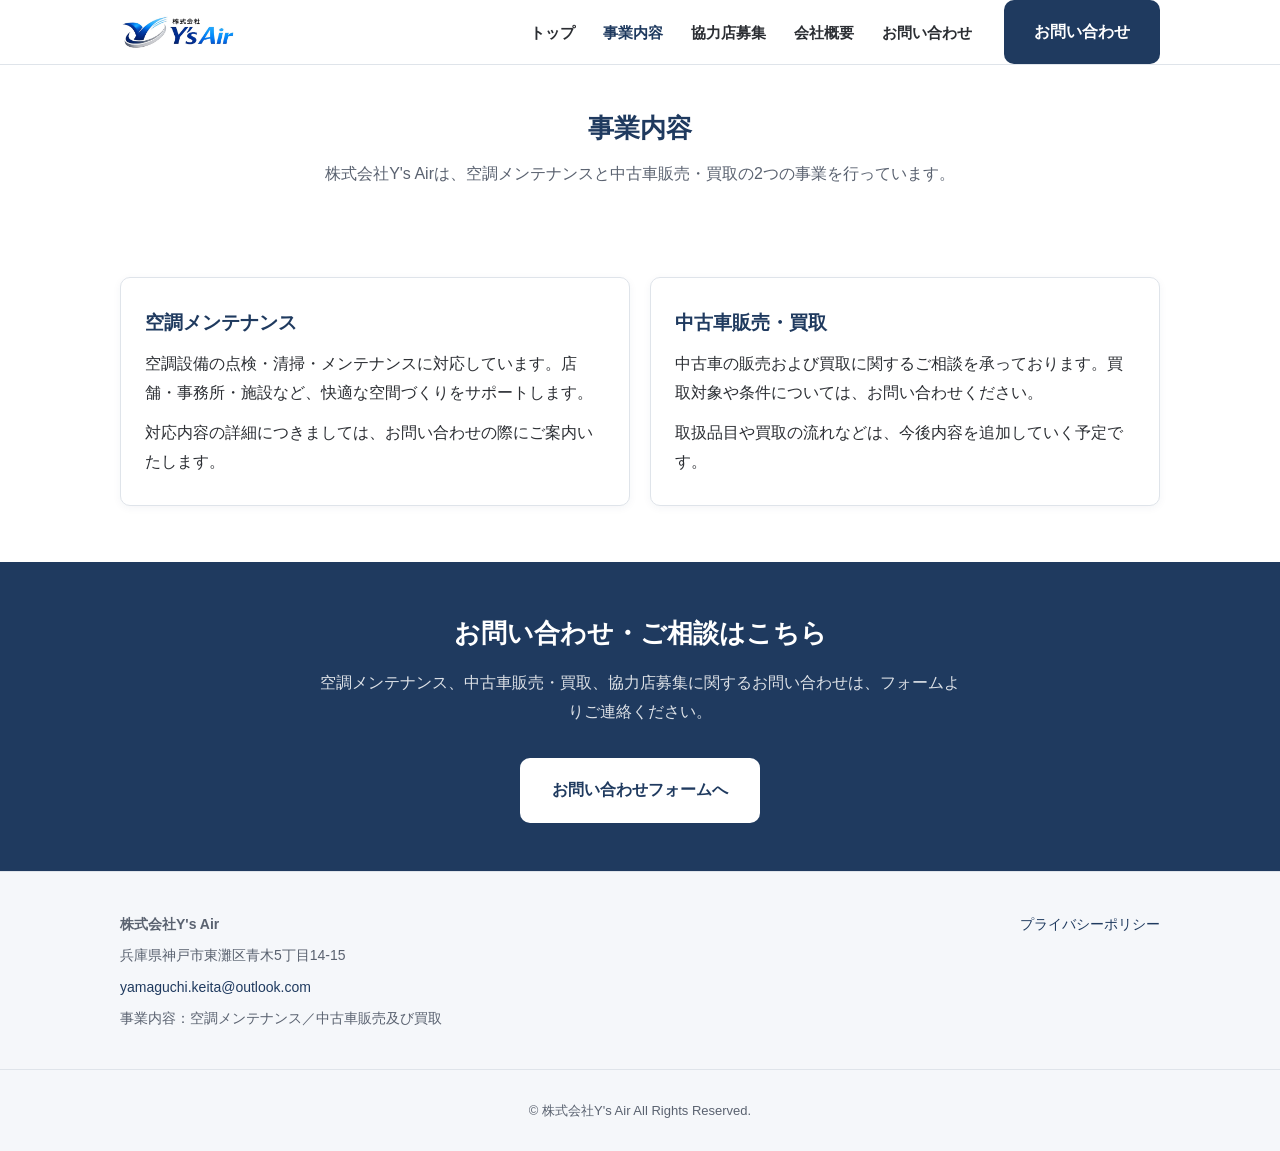
==== business.html @ 4b16b189 "Initial commit: replace 中古品 with 中古車" ====
<!DOCTYPE html>
<html lang="ja">
<head>
  <meta charset="UTF-8">
  <meta name="viewport" content="width=device-width, initial-scale=1">
  <title>事業内容｜株式会社Y's Air</title>
  <meta name="description" content="株式会社Y's Airの事業内容についてご紹介します。空調設備の点検・清掃・メンテナンスから、中古車の販売・買取まで対応しています。">

  <meta property="og:type" content="website">
  <meta property="og:title" content="事業内容｜株式会社Y's Air">
  <meta property="og:description" content="株式会社Y's Airの事業内容についてご紹介します。空調設備の点検・清掃・メンテナンスから、中古車の販売・買取まで対応しています。">
  <meta property="og:image" content="assets/logo.png">
  <meta property="og:locale" content="ja_JP">
  <meta property="og:url" content="https://example.com/business.html">

  <link rel="icon" href="assets/favicon-32.png" sizes="32x32" type="image/png">
  <link rel="apple-touch-icon" href="assets/apple-touch-icon.png">
  <link rel="stylesheet" href="css/style.css">
</head>
<body>

  <header class="header">
    <div class="container header__inner">
      <a href="index.html" class="logo">
        <img src="assets/logo.png" alt="株式会社Y's Air" class="logo__img" onerror="this.style.display='none'; this.nextElementSibling.style.display='inline'">
        <span class="logo__text" style="display:none;">株式会社Y's Air</span>
      </a>
      <button class="hamburger" id="hamburger" aria-label="メニューを開く" aria-controls="nav" aria-expanded="false">
        <span></span><span></span><span></span>
      </button>
      <nav class="nav" id="nav">
        <ul class="nav__list">
          <li><a href="index.html">トップ</a></li>
          <li><a href="business.html" aria-current="page">事業内容</a></li>
          <li><a href="partners.html">協力店募集</a></li>
          <li><a href="company.html">会社概要</a></li>
          <li><a href="contact.html">お問い合わせ</a></li>
        </ul>
        <a href="contact.html" class="btn btn--primary nav__cta">お問い合わせ</a>
      </nav>
    </div>
  </header>

  <main>

    <section class="page-hero">
      <div class="container">
        <h1 class="page-hero__title">事業内容</h1>
        <p class="page-hero__lead">株式会社Y's Airは、空調メンテナンスと中古車販売・買取の2つの事業を行っています。</p>
      </div>
    </section>

    <section class="section">
      <div class="container">
        <div class="cards">
          <div class="card">
            <h2 class="card__title">空調メンテナンス</h2>
            <p class="card__text">
              空調設備の点検・清掃・メンテナンスに対応しています。店舗・事務所・施設など、快適な空間づくりをサポートします。
            </p>
            <p class="card__text" style="margin-top:12px;">
              対応内容の詳細につきましては、お問い合わせの際にご案内いたします。
            </p>
          </div>
          <div class="card">
            <h2 class="card__title">中古車販売・買取</h2>
            <p class="card__text">
              中古車の販売および買取に関するご相談を承っております。買取対象や条件については、お問い合わせください。
            </p>
            <p class="card__text" style="margin-top:12px;">
              取扱品目や買取の流れなどは、今後内容を追加していく予定です。
            </p>
          </div>
        </div>
      </div>
    </section>

    <!-- お問い合わせCTA -->
    <section class="cta-banner">
      <div class="container">
        <h2 class="section__title">お問い合わせ・ご相談はこちら</h2>
        <p class="section__lead">空調メンテナンス、中古車販売・買取、協力店募集に関するお問い合わせは、フォームよりご連絡ください。</p>
        <div class="btn-group">
          <a href="contact.html" class="btn btn--primary">お問い合わせフォームへ</a>
        </div>
      </div>
    </section>

  </main>

  <footer class="footer">
    <div class="container footer__inner">
      <div class="footer__col">
        <p class="footer__name">株式会社Y's Air</p>
        <p>兵庫県神戸市東灘区青木5丁目14-15</p>
        <p><a href="mailto:yamaguchi.keita@outlook.com">yamaguchi.keita@outlook.com</a></p>
        <p>事業内容：空調メンテナンス／中古車販売及び買取</p>
      </div>
      <div class="footer__col footer__links">
        <p><a href="privacy.html">プライバシーポリシー</a></p>
      </div>
    </div>
    <div class="footer__bottom">
      <p>&copy; 株式会社Y's Air All Rights Reserved.</p>
    </div>
  </footer>

  <script src="js/site-config.js"></script>
  <script src="js/main.js"></script>
</body>
</html>
---- css/style.css ----
/* ==========================================================================
   株式会社Y's Air コーポレートサイト 共通スタイル
   配色・余白・文字サイズを調整する場合は、このファイルを編集してください。
   ========================================================================== */

:root {
  --color-navy: #1f3a5f;
  --color-navy-dark: #16293f;
  --color-blue-gray: #e8eef4;
  --color-bg-sub: #f5f7fa;
  --color-bg: #ffffff;
  --color-text: #2b2e33;
  --color-text-light: #5a6270;
  --color-border: #dfe4ea;
  --radius: 10px;
  --max-width: 1080px;
}

* {
  box-sizing: border-box;
}

html {
  scroll-behavior: smooth;
}

body {
  margin: 0;
  font-family: -apple-system, BlinkMacSystemFont, "Hiragino Kaku Gothic ProN",
    "Hiragino Sans", "Noto Sans JP", Meiryo, sans-serif;
  font-size: 16px;
  line-height: 1.8;
  color: var(--color-text);
  background: var(--color-bg);
  -webkit-font-smoothing: antialiased;
}

img {
  max-width: 100%;
  display: block;
}

a {
  color: var(--color-navy);
  text-decoration: none;
}

a:hover {
  text-decoration: underline;
}

.container {
  max-width: var(--max-width);
  margin: 0 auto;
  padding: 0 20px;
}

/* ==========================================================================
   ヘッダー・ナビゲーション
   ========================================================================== */

.header {
  position: sticky;
  top: 0;
  z-index: 100;
  background: var(--color-bg);
  border-bottom: 1px solid var(--color-border);
}

.header__inner {
  display: flex;
  align-items: center;
  justify-content: space-between;
  height: 64px;
  gap: 16px;
}

.logo {
  display: flex;
  align-items: center;
  gap: 8px;
  font-weight: 700;
  font-size: 17px;
  color: var(--color-navy);
  min-width: 0;
}

.logo__img {
  height: 36px;
  width: auto;
}

.logo__text {
  white-space: nowrap;
  overflow: hidden;
  text-overflow: ellipsis;
}

.hamburger {
  display: flex;
  flex-direction: column;
  justify-content: center;
  align-items: center;
  gap: 5px;
  width: 44px;
  height: 44px;
  border: none;
  background: none;
  cursor: pointer;
  padding: 8px;
  flex: none;
}

.hamburger span {
  display: block;
  height: 2px;
  width: 22px;
  background: var(--color-navy);
  border-radius: 1px;
}

.nav {
  position: fixed;
  top: 64px;
  left: 0;
  right: 0;
  background: var(--color-bg);
  border-bottom: 1px solid var(--color-border);
  padding: 16px 20px 24px;
  transform: translateY(-8px);
  opacity: 0;
  visibility: hidden;
  transition: opacity 0.2s ease, transform 0.2s ease, visibility 0.2s;
  max-height: calc(100vh - 64px);
  overflow-y: auto;
}

.nav.is-open {
  opacity: 1;
  visibility: visible;
  transform: translateY(0);
}

.nav__list {
  list-style: none;
  margin: 0 0 16px;
  padding: 0;
  display: flex;
  flex-direction: column;
  gap: 4px;
}

.nav__list a {
  display: block;
  padding: 12px 4px;
  font-size: 16px;
  font-weight: 600;
  color: var(--color-text);
  border-bottom: 1px solid var(--color-border);
}

.nav__list a[aria-current="page"] {
  color: var(--color-navy);
}

.nav__cta {
  display: block;
  text-align: center;
}

@media (min-width: 900px) {
  .hamburger {
    display: none;
  }

  .nav {
    position: static;
    opacity: 1;
    visibility: visible;
    transform: none;
    border-bottom: none;
    padding: 0;
    max-height: none;
    display: flex;
    align-items: center;
    gap: 32px;
    background: none;
  }

  .nav__list {
    flex-direction: row;
    gap: 28px;
    margin: 0;
  }

  .nav__list a {
    padding: 4px 0;
    font-size: 15px;
    border-bottom: none;
  }

  .nav__cta {
    padding: 10px 22px;
  }
}

/* ==========================================================================
   ボタン
   ========================================================================== */

.btn {
  display: inline-block;
  padding: 16px 28px;
  border-radius: var(--radius);
  font-weight: 700;
  font-size: 16px;
  text-align: center;
  text-decoration: none;
  border: 2px solid transparent;
  transition: background-color 0.15s ease, color 0.15s ease,
    border-color 0.15s ease;
}

.btn:hover {
  text-decoration: none;
}

.btn--primary {
  background: var(--color-navy);
  color: #ffffff;
}

.btn--primary:hover {
  background: var(--color-navy-dark);
}

.btn--secondary {
  background: #ffffff;
  color: var(--color-navy);
  border-color: var(--color-navy);
}

.btn--secondary:hover {
  background: var(--color-blue-gray);
}

.btn--block {
  display: block;
  width: 100%;
}

.btn-group {
  display: flex;
  flex-direction: column;
  gap: 12px;
}

@media (min-width: 600px) {
  .btn-group {
    flex-direction: row;
    justify-content: center;
  }

  .btn-group .btn {
    flex: 1;
  }

  .btn-group .btn:only-child {
    flex: none;
    min-width: 240px;
  }
}

/* ==========================================================================
   ファーストビュー（ヒーロー）
   ========================================================================== */

.hero {
  padding: 48px 0 40px;
  text-align: center;
}

.hero__tags {
  display: flex;
  flex-wrap: wrap;
  justify-content: center;
  gap: 8px;
  margin: 0 0 20px;
  padding: 0;
  list-style: none;
}

.hero__tags li {
  background: var(--color-blue-gray);
  color: var(--color-navy);
  font-size: 13px;
  font-weight: 600;
  padding: 6px 14px;
  border-radius: 999px;
}

.hero__title {
  font-size: 24px;
  line-height: 1.6;
  font-weight: 800;
  margin: 0 0 16px;
  color: var(--color-navy);
}

.hero__sub {
  font-size: 16px;
  color: var(--color-text-light);
  margin: 0 0 28px;
  max-width: 640px;
  margin-left: auto;
  margin-right: auto;
}

@media (min-width: 700px) {
  .hero__title {
    font-size: 32px;
  }
}

/* ==========================================================================
   セクション共通
   ========================================================================== */

.section {
  padding: 56px 0;
}

.section--alt {
  background: var(--color-bg-sub);
}

.section--highlight {
  background: var(--color-blue-gray);
}

.section__title {
  font-size: 22px;
  font-weight: 800;
  margin: 0 0 12px;
  color: var(--color-navy);
  text-align: center;
}

.section__lead {
  font-size: 16px;
  color: var(--color-text-light);
  text-align: center;
  max-width: 640px;
  margin: 0 auto 32px;
}

@media (min-width: 700px) {
  .section__title {
    font-size: 26px;
  }
}

/* ==========================================================================
   カード
   ========================================================================== */

.cards {
  display: grid;
  gap: 20px;
  grid-template-columns: 1fr;
}

@media (min-width: 700px) {
  .cards {
    grid-template-columns: repeat(2, 1fr);
  }
}

.card {
  background: #ffffff;
  border: 1px solid var(--color-border);
  border-radius: var(--radius);
  padding: 28px 24px;
  box-shadow: 0 2px 8px rgba(31, 58, 95, 0.05);
}

.card__title {
  font-size: 19px;
  font-weight: 700;
  margin: 0 0 10px;
  color: var(--color-navy);
}

.card__text {
  margin: 0;
  color: var(--color-text);
}

/* ==========================================================================
   募集対象リスト
   ========================================================================== */

.target-list {
  list-style: none;
  margin: 0 auto;
  padding: 0;
  max-width: 640px;
  display: grid;
  gap: 12px;
}

.target-list li {
  background: #ffffff;
  border: 1px solid var(--color-border);
  border-radius: var(--radius);
  padding: 14px 18px;
  font-weight: 600;
}

/* ==========================================================================
   お問い合わせの流れ（ステップ）
   ========================================================================== */

.steps {
  list-style: none;
  padding: 0;
  margin: 0 auto;
  display: grid;
  gap: 16px;
  max-width: 640px;
}

.step {
  display: flex;
  gap: 16px;
  align-items: flex-start;
  background: #ffffff;
  border: 1px solid var(--color-border);
  border-radius: var(--radius);
  padding: 18px 20px;
}

.step__num {
  flex: none;
  width: 32px;
  height: 32px;
  border-radius: 50%;
  background: var(--color-navy);
  color: #ffffff;
  display: flex;
  align-items: center;
  justify-content: center;
  font-weight: 700;
  font-size: 14px;
}

.step__text {
  margin: 4px 0 0;
}

/* ==========================================================================
   表（会社概要など）
   ========================================================================== */

.table-wrap {
  overflow-x: auto;
}

.info-table {
  width: 100%;
  border-collapse: collapse;
  background: #ffffff;
  border: 1px solid var(--color-border);
  border-radius: var(--radius);
  overflow: hidden;
}

.info-table th,
.info-table td {
  text-align: left;
  padding: 14px 16px;
  border-bottom: 1px solid var(--color-border);
  font-size: 15px;
  vertical-align: top;
}

.info-table tr:last-child th,
.info-table tr:last-child td {
  border-bottom: none;
}

.info-table th {
  width: 9em;
  white-space: nowrap;
  color: var(--color-navy);
  font-weight: 700;
  background: var(--color-bg-sub);
}

/* ==========================================================================
   よくある質問
   ========================================================================== */

.faq {
  max-width: 720px;
  margin: 0 auto;
  display: grid;
  gap: 12px;
}

.faq-item {
  background: #ffffff;
  border: 1px solid var(--color-border);
  border-radius: var(--radius);
  padding: 4px 20px;
}

.faq-item summary {
  cursor: pointer;
  font-weight: 700;
  padding: 16px 0;
  list-style: none;
  position: relative;
  padding-right: 28px;
}

.faq-item summary::-webkit-details-marker {
  display: none;
}

.faq-item summary::after {
  content: "+";
  position: absolute;
  right: 0;
  top: 14px;
  font-size: 22px;
  color: var(--color-navy);
  font-weight: 400;
}

.faq-item[open] summary::after {
  content: "\2212";
}

.faq-item p {
  margin: 0 0 16px;
  color: var(--color-text-light);
}

/* ==========================================================================
   お問い合わせCTAバナー
   ========================================================================== */

.cta-banner {
  background: var(--color-navy);
  color: #ffffff;
  padding: 48px 0;
  text-align: center;
}

.cta-banner .section__title,
.cta-banner .section__lead {
  color: #ffffff;
}

.cta-banner .section__lead {
  color: rgba(255, 255, 255, 0.85);
}

.cta-banner .btn-group {
  max-width: 360px;
  margin: 0 auto;
}

.cta-banner .btn--primary {
  background: #ffffff;
  color: var(--color-navy);
}

.cta-banner .btn--primary:hover {
  background: var(--color-blue-gray);
}

/* ==========================================================================
   ページ見出し（下層ページ用）
   ========================================================================== */

.page-hero {
  padding: 40px 0 32px;
  text-align: center;
}

.page-hero__title {
  font-size: 26px;
  font-weight: 800;
  color: var(--color-navy);
  margin: 0 0 8px;
}

.page-hero__lead {
  color: var(--color-text-light);
  margin: 0 auto;
  max-width: 640px;
}

/* ==========================================================================
   プライバシーポリシー
   ========================================================================== */

.policy h2 {
  font-size: 19px;
  color: var(--color-navy);
  margin: 32px 0 12px;
}

.policy p,
.policy li {
  color: var(--color-text);
}

.policy ul {
  padding-left: 1.4em;
}

.note {
  font-size: 13px;
  color: var(--color-text-light);
}

/* ==========================================================================
   フッター
   ========================================================================== */

.footer {
  background: var(--color-bg-sub);
  border-top: 1px solid var(--color-border);
  padding: 40px 0 0;
  margin-top: 0;
}

.footer__inner {
  display: flex;
  flex-direction: column;
  gap: 24px;
}

.footer__name {
  font-weight: 700;
  font-size: 17px;
  color: var(--color-navy);
  margin: 0 0 8px;
}

.footer__inner p {
  margin: 0 0 6px;
  font-size: 14px;
  color: var(--color-text-light);
}

.footer__links a {
  font-size: 14px;
}

.footer__bottom {
  margin-top: 32px;
  padding: 16px 0;
  border-top: 1px solid var(--color-border);
  text-align: center;
  font-size: 13px;
  color: var(--color-text-light);
}

@media (min-width: 700px) {
  .footer__inner {
    flex-direction: row;
    justify-content: space-between;
  }
}
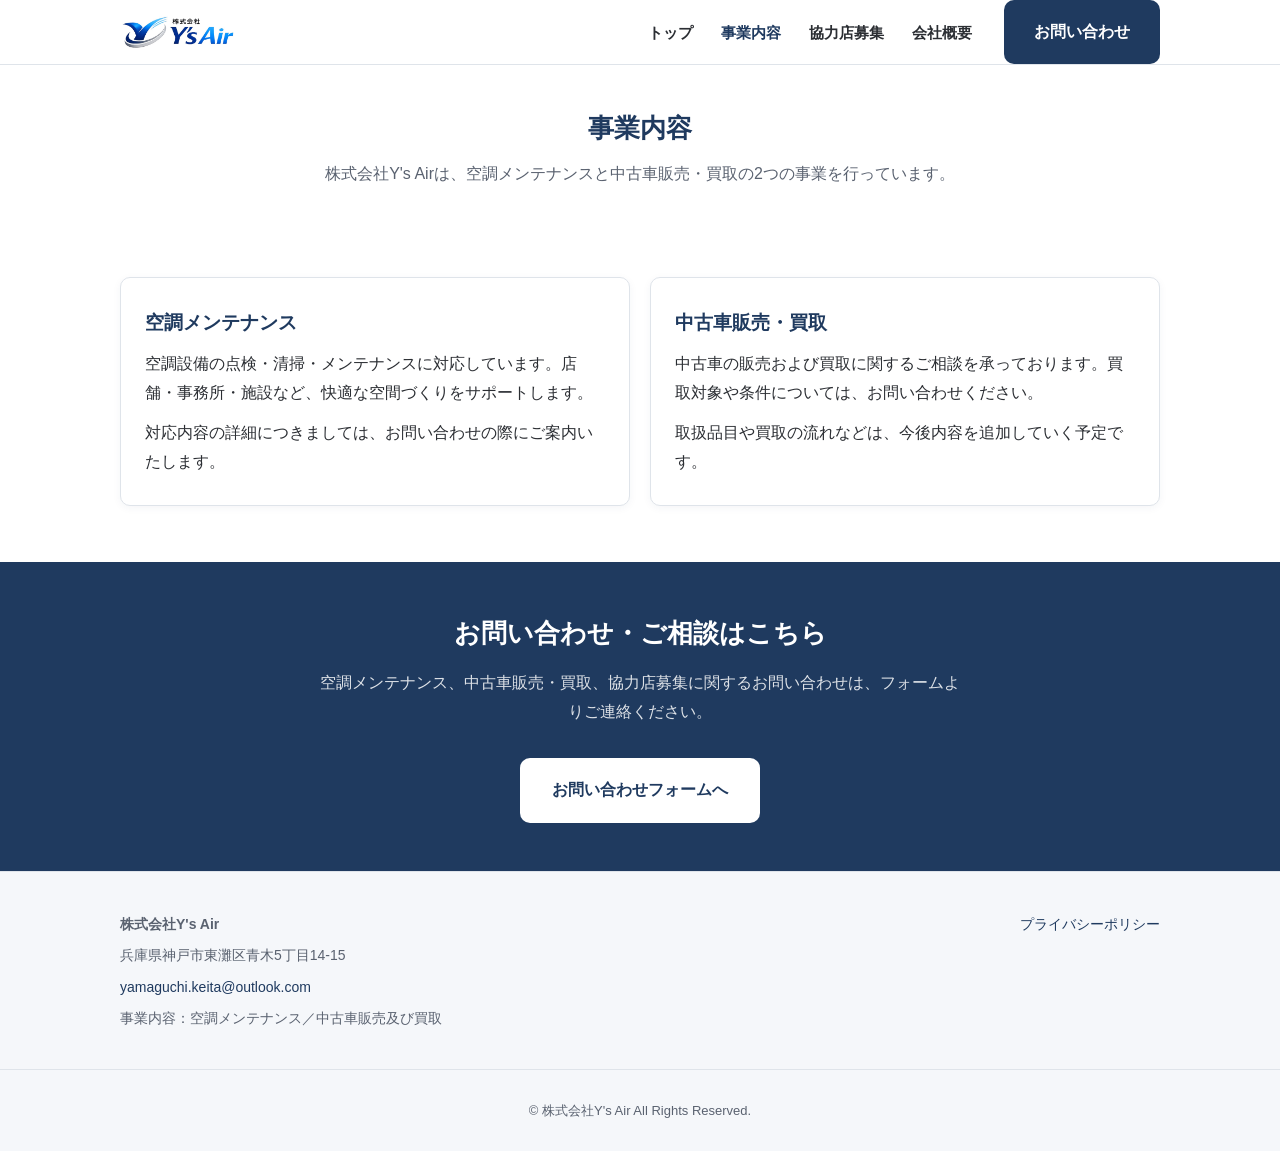
==== commit 3b41bd79: "ヘッダーのお問い合わせ重複を削除" ====
--- a/business.html
+++ b/business.html
@@ -34,7 +34,6 @@
           <li><a href="business.html" aria-current="page">事業内容</a></li>
           <li><a href="partners.html">協力店募集</a></li>
           <li><a href="company.html">会社概要</a></li>
-          <li><a href="contact.html">お問い合わせ</a></li>
         </ul>
         <a href="contact.html" class="btn btn--primary nav__cta">お問い合わせ</a>
       </nav>
